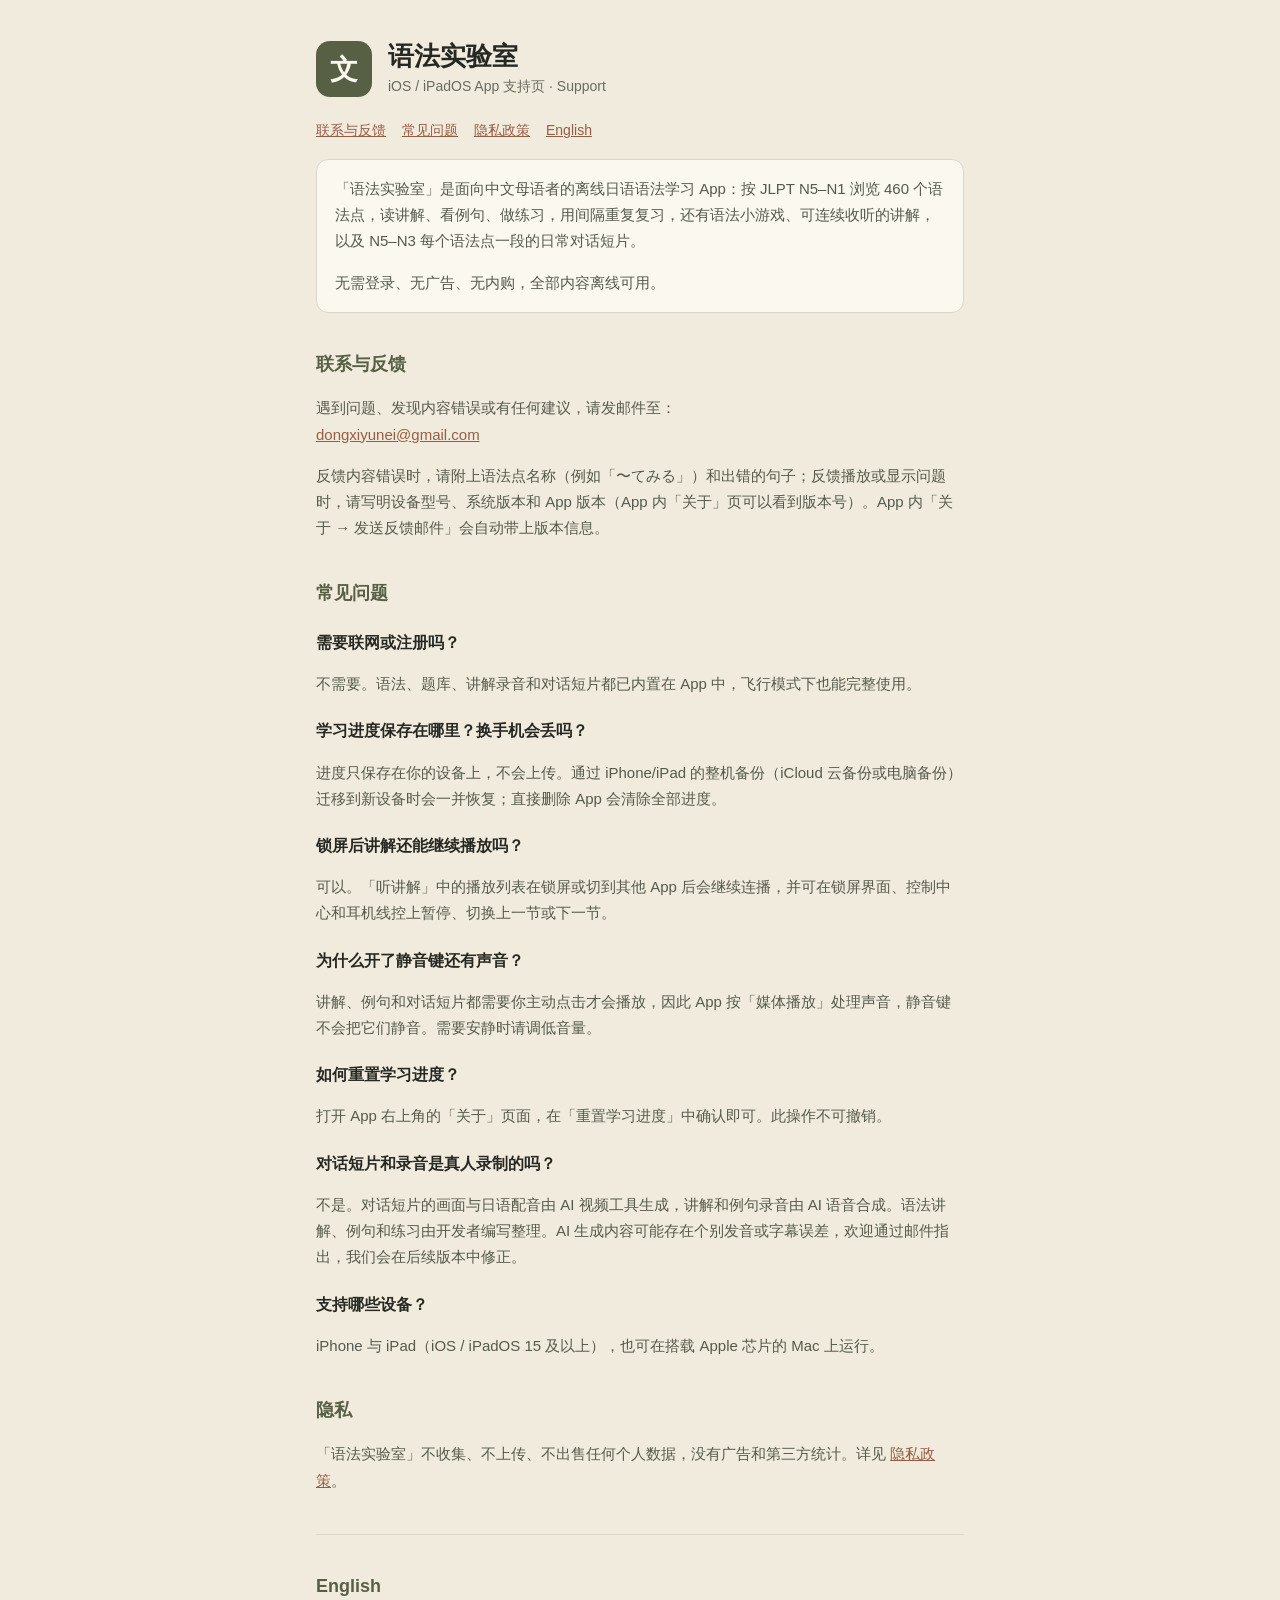
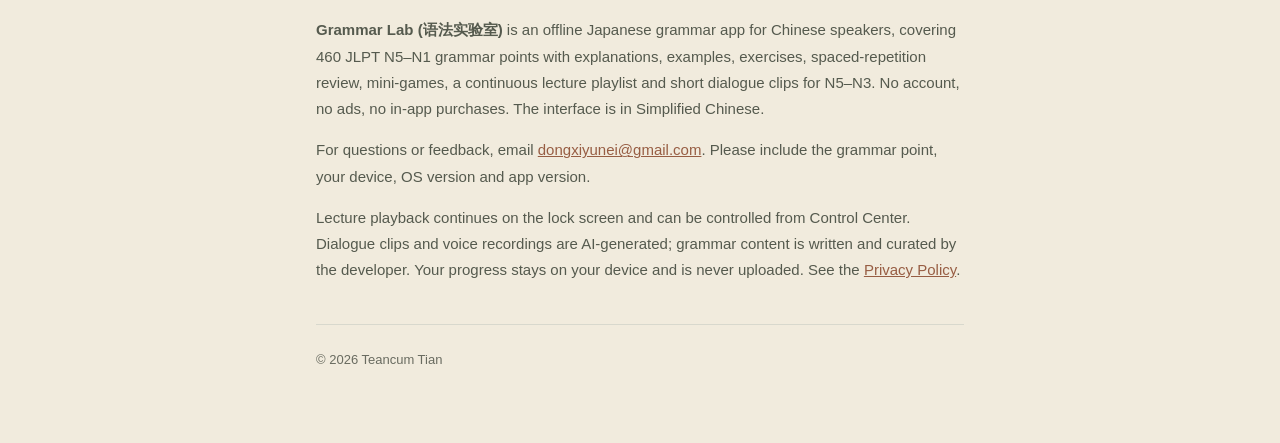
==== index.html @ 6383b58a "语法实验室支持页与隐私政策 Co-Authored-By: Claude Opus 5.5 <noreply@anthropic.com>" ====
<!DOCTYPE html>
<html lang="zh-Hans">
<head>
<meta charset="utf-8">
<meta name="viewport" content="width=device-width, initial-scale=1">
<title>语法实验室 — 支持</title>
<meta name="description" content="语法实验室（日语语法学习 App）支持页：常见问题、反馈方式与隐私政策。">
<link rel="stylesheet" href="style.css">
</head>
<body>
<main>
  <header>
    <div class="mark" aria-hidden="true">文</div>
    <div>
      <h1>语法实验室</h1>
      <p class="sub">iOS / iPadOS App 支持页 · Support</p>
    </div>
  </header>
  <nav>
    <a href="#contact">联系与反馈</a>
    <a href="#faq">常见问题</a>
    <a href="privacy.html">隐私政策</a>
    <a href="#english">English</a>
  </nav>

  <div class="card">
    <p>「语法实验室」是面向中文母语者的离线日语语法学习 App：按 JLPT N5–N1 浏览 460 个语法点，读讲解、看例句、做练习，用间隔重复复习，还有语法小游戏、可连续收听的讲解，以及 N5–N3 每个语法点一段的日常对话短片。</p>
    <p>无需登录、无广告、无内购，全部内容离线可用。</p>
  </div>

  <h2 id="contact">联系与反馈</h2>
  <p>遇到问题、发现内容错误或有任何建议，请发邮件至：<br>
  <a href="mailto:dongxiyunei@gmail.com?subject=%E8%AF%AD%E6%B3%95%E5%AE%9E%E9%AA%8C%E5%AE%A4%E5%8F%8D%E9%A6%88">dongxiyunei@gmail.com</a></p>
  <p>反馈内容错误时，请附上语法点名称（例如「〜てみる」）和出错的句子；反馈播放或显示问题时，请写明设备型号、系统版本和 App 版本（App 内「关于」页可以看到版本号）。App 内「关于 → 发送反馈邮件」会自动带上版本信息。</p>

  <h2 id="faq">常见问题</h2>
  <h3>需要联网或注册吗？</h3>
  <p>不需要。语法、题库、讲解录音和对话短片都已内置在 App 中，飞行模式下也能完整使用。</p>
  <h3>学习进度保存在哪里？换手机会丢吗？</h3>
  <p>进度只保存在你的设备上，不会上传。通过 iPhone/iPad 的整机备份（iCloud 云备份或电脑备份）迁移到新设备时会一并恢复；直接删除 App 会清除全部进度。</p>
  <h3>锁屏后讲解还能继续播放吗？</h3>
  <p>可以。「听讲解」中的播放列表在锁屏或切到其他 App 后会继续连播，并可在锁屏界面、控制中心和耳机线控上暂停、切换上一节或下一节。</p>
  <h3>为什么开了静音键还有声音？</h3>
  <p>讲解、例句和对话短片都需要你主动点击才会播放，因此 App 按「媒体播放」处理声音，静音键不会把它们静音。需要安静时请调低音量。</p>
  <h3>如何重置学习进度？</h3>
  <p>打开 App 右上角的「关于」页面，在「重置学习进度」中确认即可。此操作不可撤销。</p>
  <h3>对话短片和录音是真人录制的吗？</h3>
  <p>不是。对话短片的画面与日语配音由 AI 视频工具生成，讲解和例句录音由 AI 语音合成。语法讲解、例句和练习由开发者编写整理。AI 生成内容可能存在个别发音或字幕误差，欢迎通过邮件指出，我们会在后续版本中修正。</p>
  <h3>支持哪些设备？</h3>
  <p>iPhone 与 iPad（iOS / iPadOS 15 及以上），也可在搭载 Apple 芯片的 Mac 上运行。</p>

  <h2>隐私</h2>
  <p>「语法实验室」不收集、不上传、不出售任何个人数据，没有广告和第三方统计。详见 <a href="privacy.html">隐私政策</a>。</p>

  <hr>

  <section id="english">
    <h2>English</h2>
    <p><strong>Grammar Lab (语法实验室)</strong> is an offline Japanese grammar app for Chinese speakers, covering 460 JLPT N5–N1 grammar points with explanations, examples, exercises, spaced-repetition review, mini-games, a continuous lecture playlist and short dialogue clips for N5–N3. No account, no ads, no in-app purchases. The interface is in Simplified Chinese.</p>
    <p>For questions or feedback, email <a href="mailto:dongxiyunei@gmail.com">dongxiyunei@gmail.com</a>. Please include the grammar point, your device, OS version and app version.</p>
    <p>Lecture playback continues on the lock screen and can be controlled from Control Center. Dialogue clips and voice recordings are AI-generated; grammar content is written and curated by the developer. Your progress stays on your device and is never uploaded. See the <a href="privacy.html#english">Privacy Policy</a>.</p>
  </section>

  <hr>
  <footer>© 2026 Teancum Tian</footer>
</main>
</body>
</html>
---- style.css ----
:root {
  color-scheme: light dark;
  --paper: #f1ebdd;
  --card: #fbf8ef;
  --ink: #262823;
  --ink-soft: #555a4e;
  --ink-muted: #696b60;
  --line: #d8d8cd;
  --olive: #576044;
  --accent: #975d43;
}
@media (prefers-color-scheme: dark) {
  :root {
    --paper: #1b1c18;
    --card: #24261f;
    --ink: #f1ede2;
    --ink-soft: #cfcbbf;
    --ink-muted: #a9a698;
    --line: #3a3c33;
    --olive: #a8b38a;
    --accent: #e0a07f;
  }
}
* { box-sizing: border-box; }
body {
  margin: 0;
  background: var(--paper);
  color: var(--ink);
  font-family: -apple-system, BlinkMacSystemFont, "PingFang SC", "Hiragino Sans GB", "Helvetica Neue", sans-serif;
  line-height: 1.75;
  -webkit-text-size-adjust: 100%;
}
main { max-width: 680px; margin: 0 auto; padding: 40px 16px 72px; }
header { display: flex; gap: 16px; align-items: center; margin-bottom: 8px; }
.mark {
  flex: none; width: 56px; height: 56px; border-radius: 14px;
  background: #576044; color: #fbf8ef;
  display: grid; place-items: center; font-size: 28px; font-weight: 700;
}
h1 { font-size: 26px; line-height: 1.3; margin: 0; }
.sub { color: var(--ink-muted); font-size: 14px; margin: 0; }
h2 { font-size: 18px; margin: 36px 0 8px; color: var(--olive); }
h3 { font-size: 15.5px; margin: 20px 0 4px; }
p, li { color: var(--ink-soft); font-size: 15px; }
ul { padding-left: 20px; }
a { color: var(--accent); }
.card {
  background: var(--card); border: 1px solid var(--line); border-radius: 12px;
  padding: 16px 18px; margin-top: 16px;
}
.card p:first-child { margin-top: 0; }
.card p:last-child { margin-bottom: 0; }
.muted { color: var(--ink-muted); font-size: 13px; }
nav { margin-top: 20px; display: flex; flex-wrap: wrap; gap: 8px 16px; font-size: 14px; }
hr { border: none; border-top: 1px solid var(--line); margin: 40px 0 24px; }
footer { color: var(--ink-muted); font-size: 13px; }
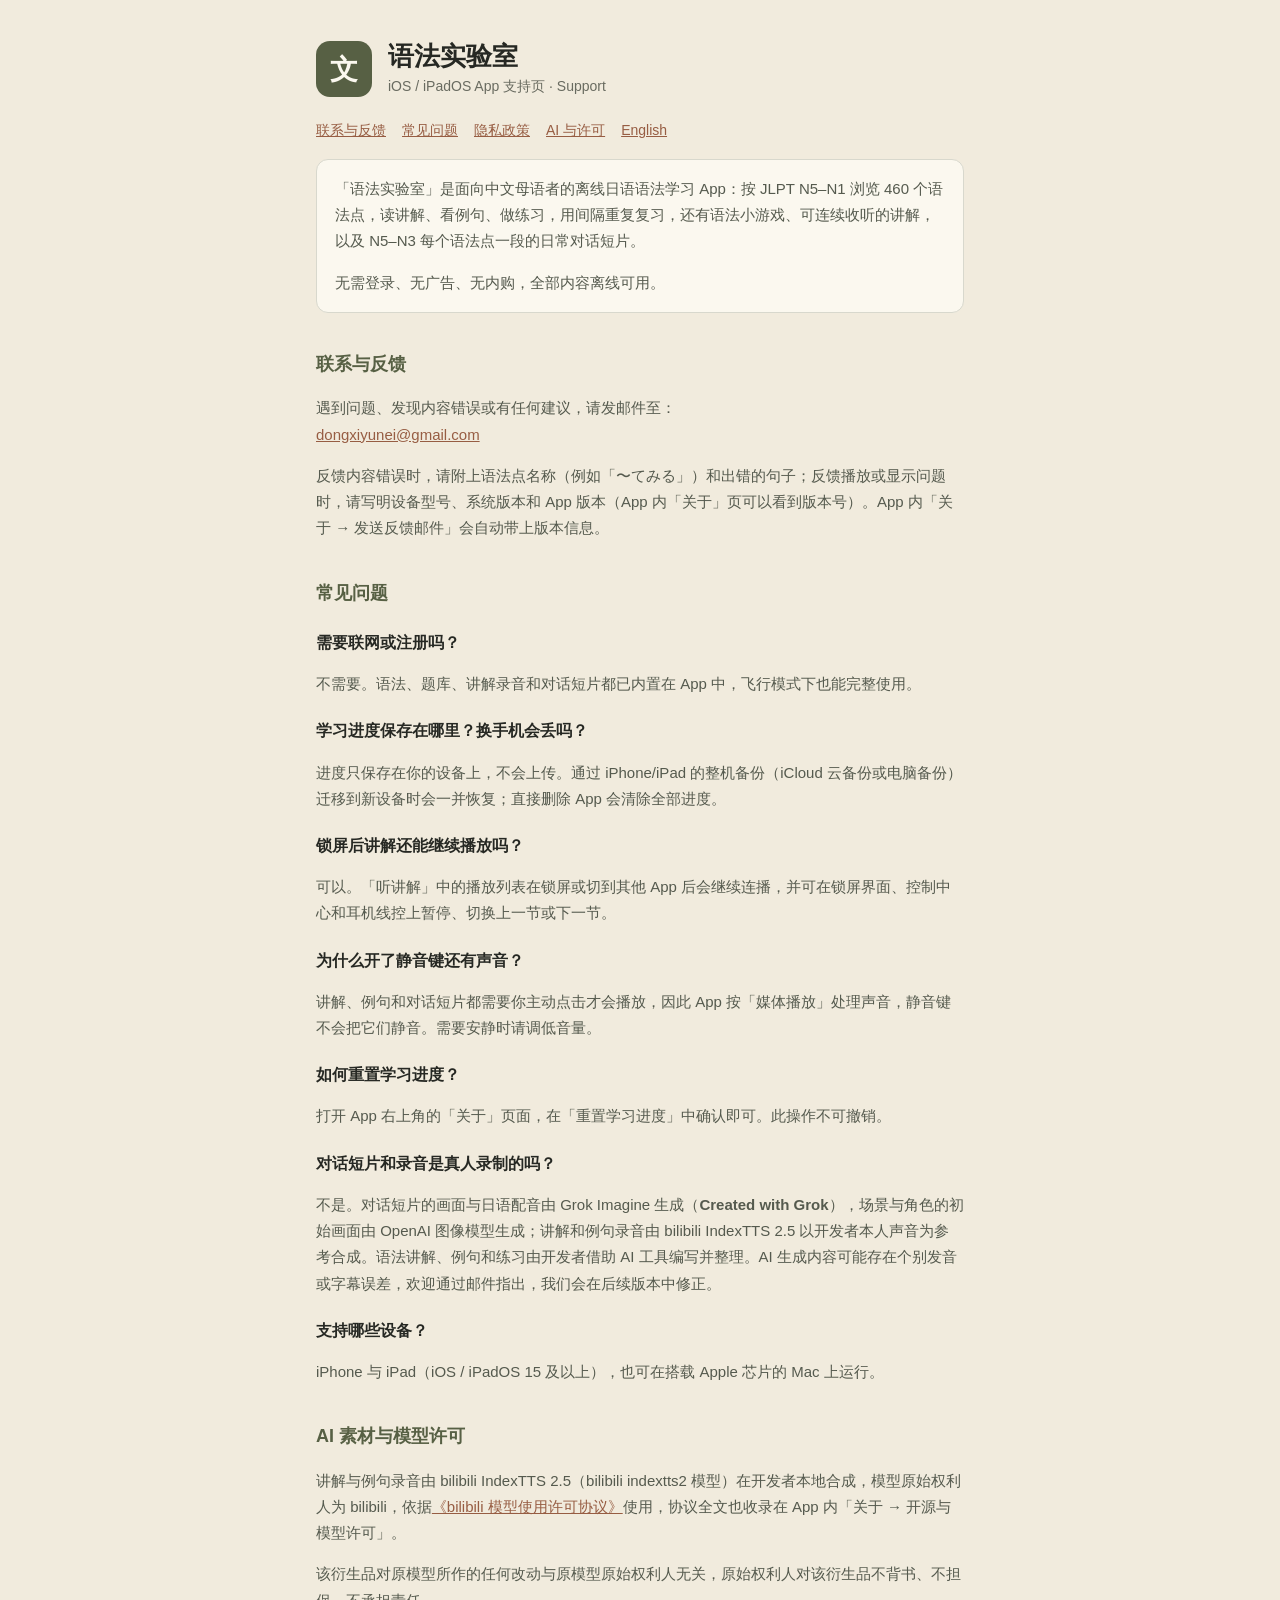
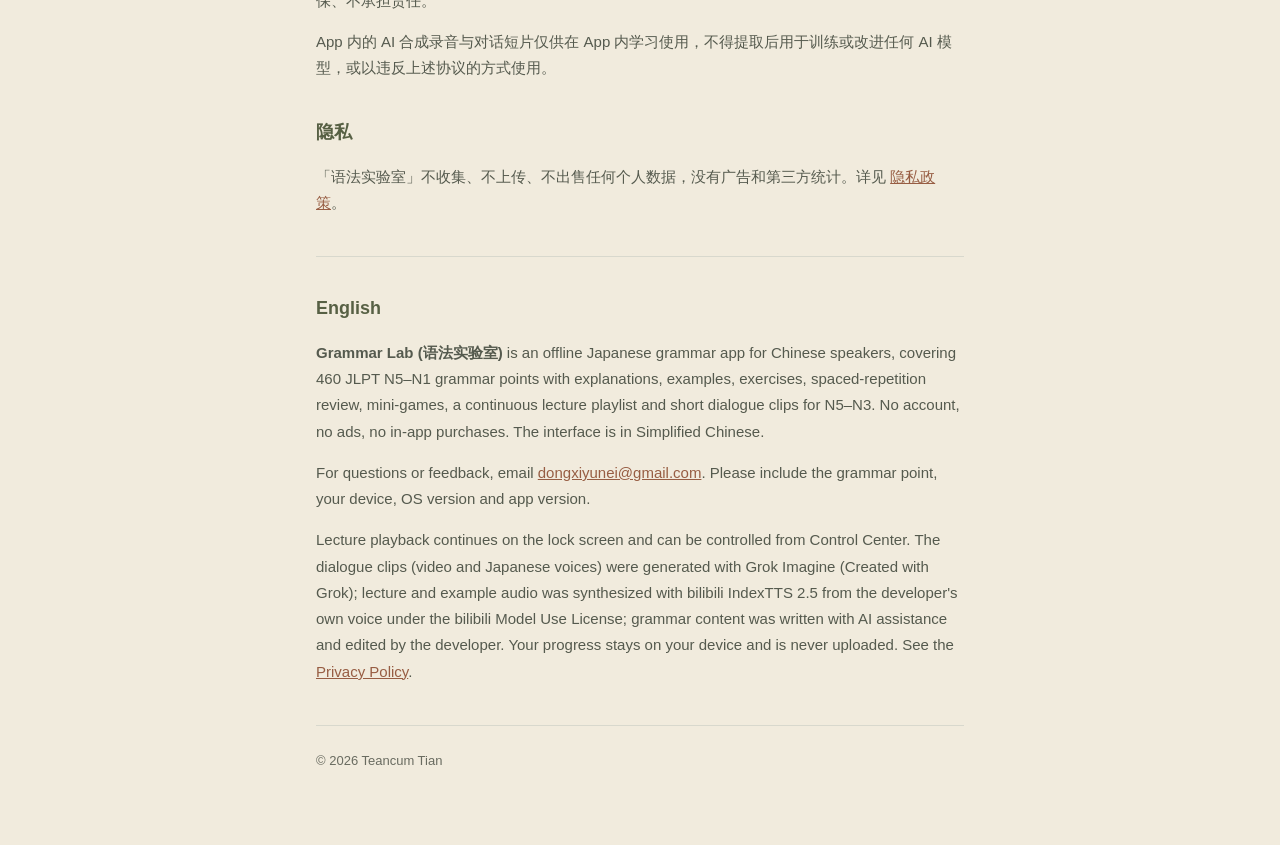
==== commit 6f871e02: "支持页：补充 AI 素材署名与模型许可声明 Co-Authored-By: Claude Opus 5.5 <noreply@anthropic.com>" ====
--- a/index.html
+++ b/index.html
@@ -20,6 +20,7 @@
     <a href="#contact">联系与反馈</a>
     <a href="#faq">常见问题</a>
     <a href="privacy.html">隐私政策</a>
+    <a href="#licenses">AI 与许可</a>
     <a href="#english">English</a>
   </nav>
 
@@ -45,9 +46,14 @@
   <h3>如何重置学习进度？</h3>
   <p>打开 App 右上角的「关于」页面，在「重置学习进度」中确认即可。此操作不可撤销。</p>
   <h3>对话短片和录音是真人录制的吗？</h3>
-  <p>不是。对话短片的画面与日语配音由 AI 视频工具生成，讲解和例句录音由 AI 语音合成。语法讲解、例句和练习由开发者编写整理。AI 生成内容可能存在个别发音或字幕误差，欢迎通过邮件指出，我们会在后续版本中修正。</p>
+  <p>不是。对话短片的画面与日语配音由 Grok Imagine 生成（<strong>Created with Grok</strong>），场景与角色的初始画面由 OpenAI 图像模型生成；讲解和例句录音由 bilibili IndexTTS 2.5 以开发者本人声音为参考合成。语法讲解、例句和练习由开发者借助 AI 工具编写并整理。AI 生成内容可能存在个别发音或字幕误差，欢迎通过邮件指出，我们会在后续版本中修正。</p>
   <h3>支持哪些设备？</h3>
   <p>iPhone 与 iPad（iOS / iPadOS 15 及以上），也可在搭载 Apple 芯片的 Mac 上运行。</p>
+
+  <h2 id="licenses">AI 素材与模型许可</h2>
+  <p>讲解与例句录音由 bilibili IndexTTS 2.5（bilibili indextts2 模型）在开发者本地合成，模型原始权利人为 bilibili，依据<a href="https://github.com/index-tts/index-tts/blob/main/LICENSE_ZH.txt">《bilibili 模型使用许可协议》</a>使用，协议全文也收录在 App 内「关于 → 开源与模型许可」。</p>
+  <p>该衍生品对原模型所作的任何改动与原模型原始权利人无关，原始权利人对该衍生品不背书、不担保、不承担责任。</p>
+  <p>App 内的 AI 合成录音与对话短片仅供在 App 内学习使用，不得提取后用于训练或改进任何 AI 模型，或以违反上述协议的方式使用。</p>
 
   <h2>隐私</h2>
   <p>「语法实验室」不收集、不上传、不出售任何个人数据，没有广告和第三方统计。详见 <a href="privacy.html">隐私政策</a>。</p>
@@ -58,7 +64,7 @@
     <h2>English</h2>
     <p><strong>Grammar Lab (语法实验室)</strong> is an offline Japanese grammar app for Chinese speakers, covering 460 JLPT N5–N1 grammar points with explanations, examples, exercises, spaced-repetition review, mini-games, a continuous lecture playlist and short dialogue clips for N5–N3. No account, no ads, no in-app purchases. The interface is in Simplified Chinese.</p>
     <p>For questions or feedback, email <a href="mailto:dongxiyunei@gmail.com">dongxiyunei@gmail.com</a>. Please include the grammar point, your device, OS version and app version.</p>
-    <p>Lecture playback continues on the lock screen and can be controlled from Control Center. Dialogue clips and voice recordings are AI-generated; grammar content is written and curated by the developer. Your progress stays on your device and is never uploaded. See the <a href="privacy.html#english">Privacy Policy</a>.</p>
+    <p>Lecture playback continues on the lock screen and can be controlled from Control Center. The dialogue clips (video and Japanese voices) were generated with Grok Imagine (Created with Grok); lecture and example audio was synthesized with bilibili IndexTTS 2.5 from the developer's own voice under the bilibili Model Use License; grammar content was written with AI assistance and edited by the developer. Your progress stays on your device and is never uploaded. See the <a href="privacy.html#english">Privacy Policy</a>.</p>
   </section>
 
   <hr>
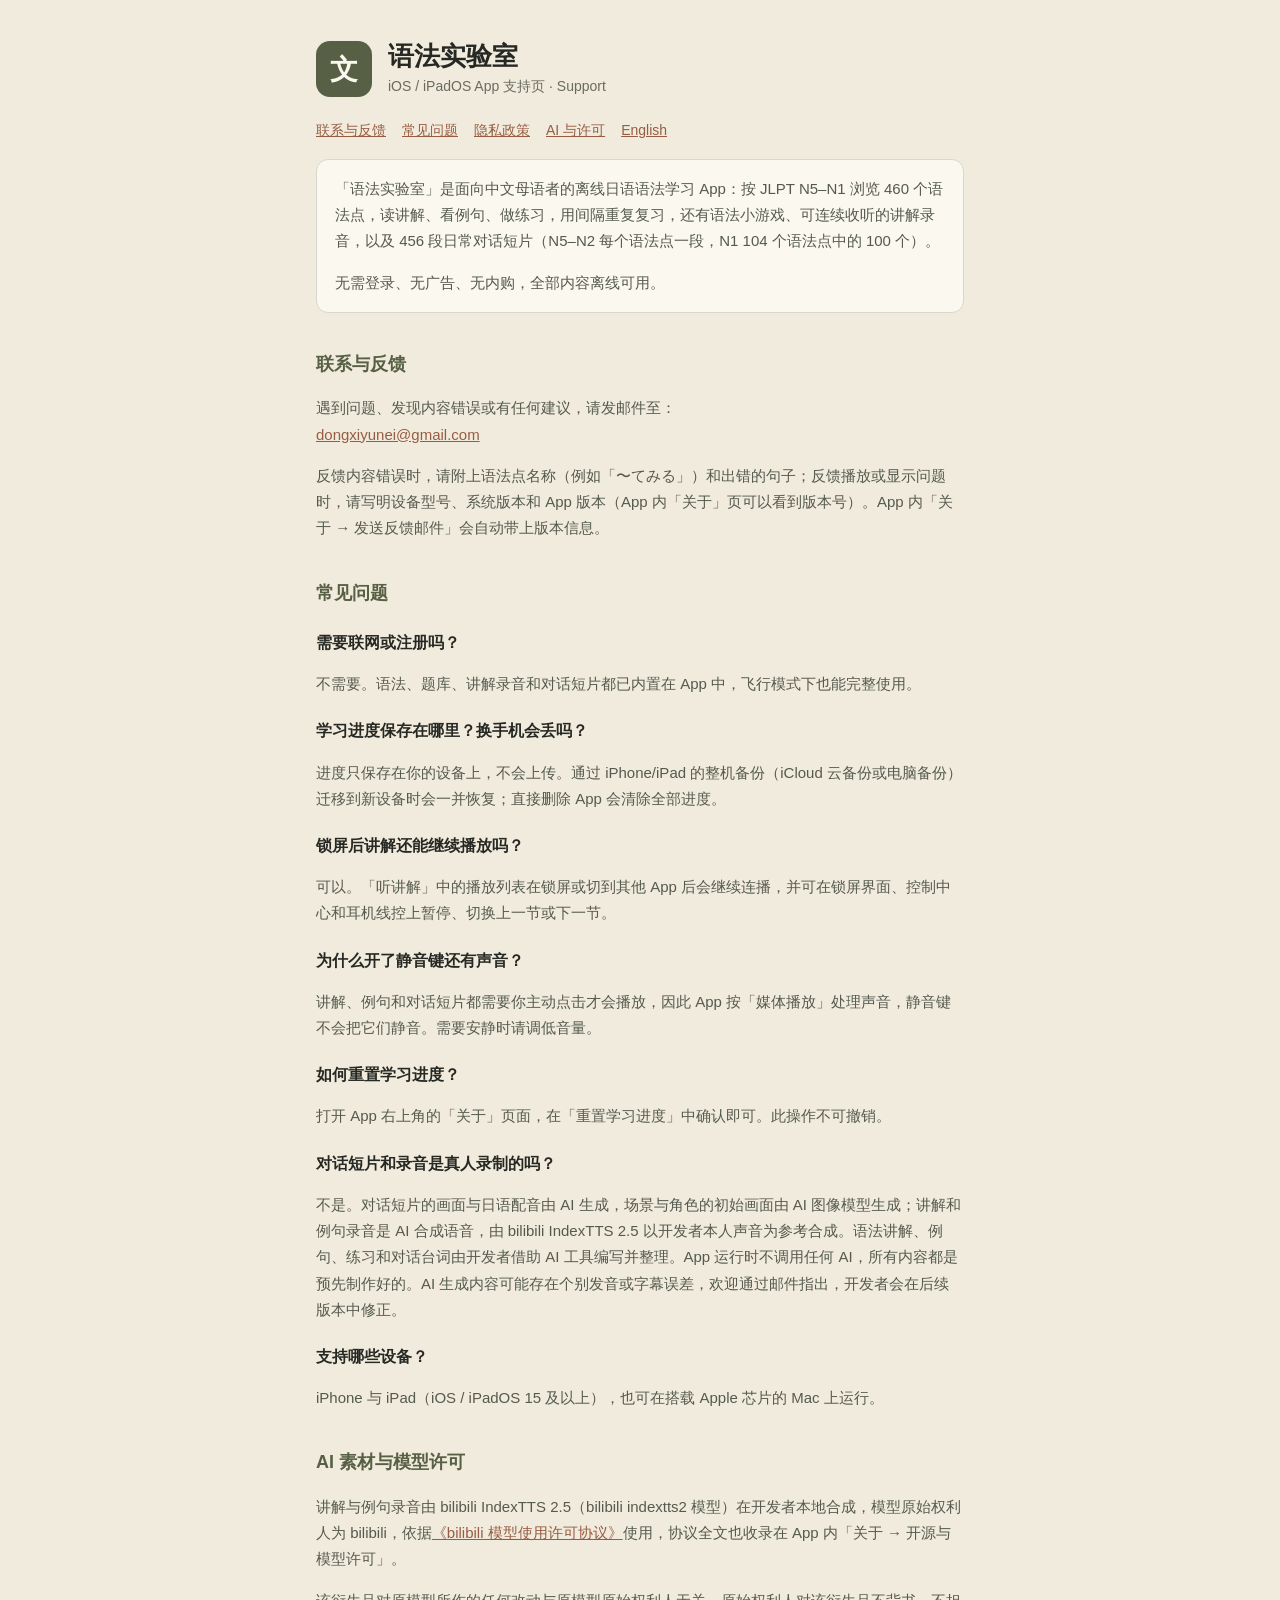
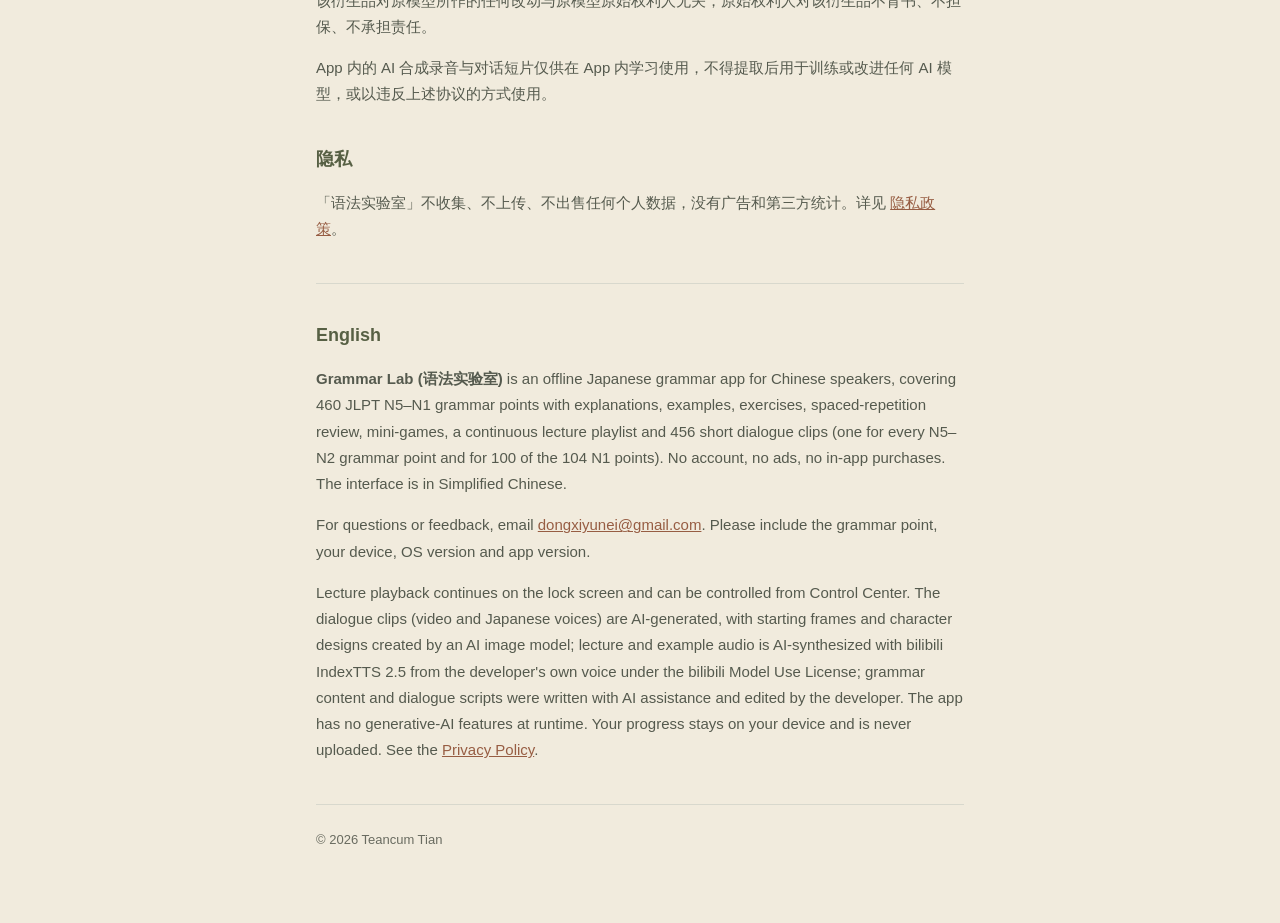
==== commit dc547209: "支持页与隐私政策：同步 1.6.1 文案，去掉厂商名，生效日期改为 2026-10-19" ====
--- a/index.html
+++ b/index.html
@@ -25,7 +25,7 @@
   </nav>
 
   <div class="card">
-    <p>「语法实验室」是面向中文母语者的离线日语语法学习 App：按 JLPT N5–N1 浏览 460 个语法点，读讲解、看例句、做练习，用间隔重复复习，还有语法小游戏、可连续收听的讲解，以及 N5–N3 每个语法点一段的日常对话短片。</p>
+    <p>「语法实验室」是面向中文母语者的离线日语语法学习 App：按 JLPT N5–N1 浏览 460 个语法点，读讲解、看例句、做练习，用间隔重复复习，还有语法小游戏、可连续收听的讲解录音，以及 456 段日常对话短片（N5–N2 每个语法点一段，N1 104 个语法点中的 100 个）。</p>
     <p>无需登录、无广告、无内购，全部内容离线可用。</p>
   </div>
 
@@ -46,7 +46,7 @@
   <h3>如何重置学习进度？</h3>
   <p>打开 App 右上角的「关于」页面，在「重置学习进度」中确认即可。此操作不可撤销。</p>
   <h3>对话短片和录音是真人录制的吗？</h3>
-  <p>不是。对话短片的画面与日语配音由 Grok Imagine 生成（<strong>Created with Grok</strong>），场景与角色的初始画面由 OpenAI 图像模型生成；讲解和例句录音由 bilibili IndexTTS 2.5 以开发者本人声音为参考合成。语法讲解、例句和练习由开发者借助 AI 工具编写并整理。AI 生成内容可能存在个别发音或字幕误差，欢迎通过邮件指出，我们会在后续版本中修正。</p>
+  <p>不是。对话短片的画面与日语配音由 AI 生成，场景与角色的初始画面由 AI 图像模型生成；讲解和例句录音是 AI 合成语音，由 bilibili IndexTTS 2.5 以开发者本人声音为参考合成。语法讲解、例句、练习和对话台词由开发者借助 AI 工具编写并整理。App 运行时不调用任何 AI，所有内容都是预先制作好的。AI 生成内容可能存在个别发音或字幕误差，欢迎通过邮件指出，开发者会在后续版本中修正。</p>
   <h3>支持哪些设备？</h3>
   <p>iPhone 与 iPad（iOS / iPadOS 15 及以上），也可在搭载 Apple 芯片的 Mac 上运行。</p>
 
@@ -62,9 +62,9 @@
 
   <section id="english">
     <h2>English</h2>
-    <p><strong>Grammar Lab (语法实验室)</strong> is an offline Japanese grammar app for Chinese speakers, covering 460 JLPT N5–N1 grammar points with explanations, examples, exercises, spaced-repetition review, mini-games, a continuous lecture playlist and short dialogue clips for N5–N3. No account, no ads, no in-app purchases. The interface is in Simplified Chinese.</p>
+    <p><strong>Grammar Lab (语法实验室)</strong> is an offline Japanese grammar app for Chinese speakers, covering 460 JLPT N5–N1 grammar points with explanations, examples, exercises, spaced-repetition review, mini-games, a continuous lecture playlist and 456 short dialogue clips (one for every N5–N2 grammar point and for 100 of the 104 N1 points). No account, no ads, no in-app purchases. The interface is in Simplified Chinese.</p>
     <p>For questions or feedback, email <a href="mailto:dongxiyunei@gmail.com">dongxiyunei@gmail.com</a>. Please include the grammar point, your device, OS version and app version.</p>
-    <p>Lecture playback continues on the lock screen and can be controlled from Control Center. The dialogue clips (video and Japanese voices) were generated with Grok Imagine (Created with Grok); lecture and example audio was synthesized with bilibili IndexTTS 2.5 from the developer's own voice under the bilibili Model Use License; grammar content was written with AI assistance and edited by the developer. Your progress stays on your device and is never uploaded. See the <a href="privacy.html#english">Privacy Policy</a>.</p>
+    <p>Lecture playback continues on the lock screen and can be controlled from Control Center. The dialogue clips (video and Japanese voices) are AI-generated, with starting frames and character designs created by an AI image model; lecture and example audio is AI-synthesized with bilibili IndexTTS 2.5 from the developer's own voice under the bilibili Model Use License; grammar content and dialogue scripts were written with AI assistance and edited by the developer. The app has no generative-AI features at runtime. Your progress stays on your device and is never uploaded. See the <a href="privacy.html#english">Privacy Policy</a>.</p>
   </section>
 
   <hr>
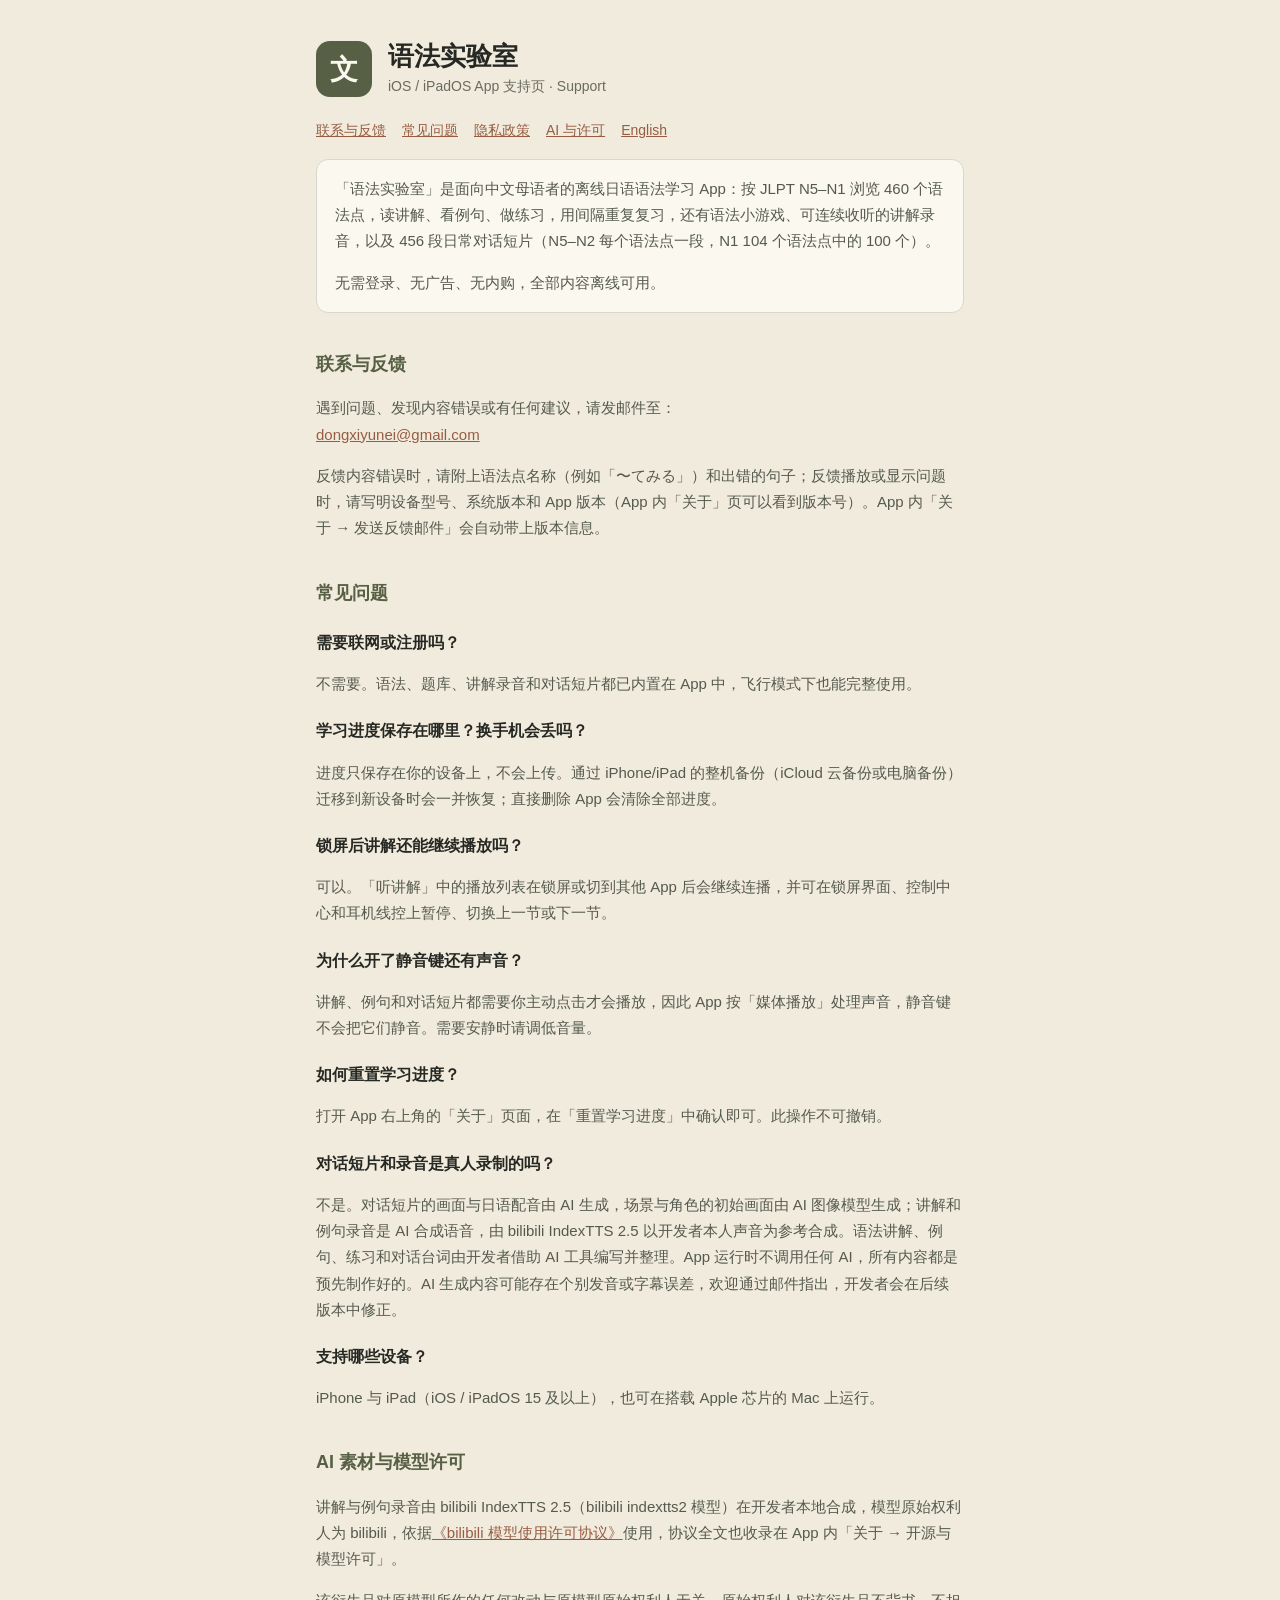
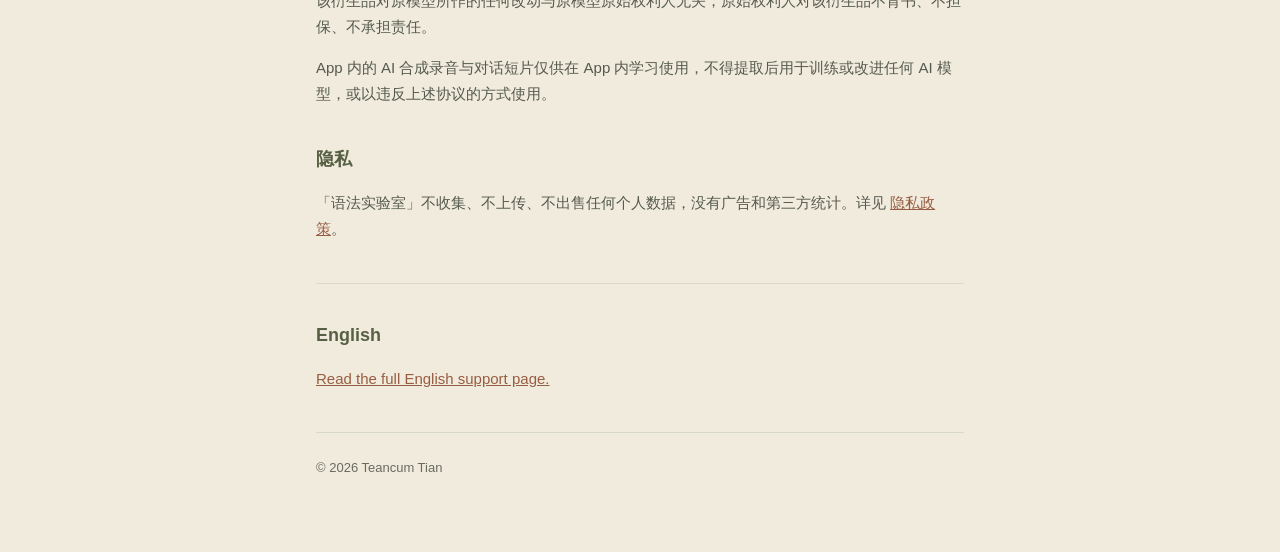
==== commit b0492296: "支持站英文页：新增 en/index.html 与 en/privacy.html，中文页 English 链接改指向完整英文页 Co-Authored-By: Claude Opus 5.5 <no" ====
--- a/index.html
+++ b/index.html
@@ -21,7 +21,7 @@
     <a href="#faq">常见问题</a>
     <a href="privacy.html">隐私政策</a>
     <a href="#licenses">AI 与许可</a>
-    <a href="#english">English</a>
+    <a href="en/index.html" lang="en" hreflang="en">English</a>
   </nav>
 
   <div class="card">
@@ -60,11 +60,9 @@
 
   <hr>
 
-  <section id="english">
+  <section id="english" lang="en">
     <h2>English</h2>
-    <p><strong>Grammar Lab (语法实验室)</strong> is an offline Japanese grammar app for Chinese speakers, covering 460 JLPT N5–N1 grammar points with explanations, examples, exercises, spaced-repetition review, mini-games, a continuous lecture playlist and 456 short dialogue clips (one for every N5–N2 grammar point and for 100 of the 104 N1 points). No account, no ads, no in-app purchases. The interface is in Simplified Chinese.</p>
-    <p>For questions or feedback, email <a href="mailto:dongxiyunei@gmail.com">dongxiyunei@gmail.com</a>. Please include the grammar point, your device, OS version and app version.</p>
-    <p>Lecture playback continues on the lock screen and can be controlled from Control Center. The dialogue clips (video and Japanese voices) are AI-generated, with starting frames and character designs created by an AI image model; lecture and example audio is AI-synthesized with bilibili IndexTTS 2.5 from the developer's own voice under the bilibili Model Use License; grammar content and dialogue scripts were written with AI assistance and edited by the developer. The app has no generative-AI features at runtime. Your progress stays on your device and is never uploaded. See the <a href="privacy.html#english">Privacy Policy</a>.</p>
+    <p><a href="en/index.html" hreflang="en">Read the full English support page.</a></p>
   </section>
 
   <hr>
